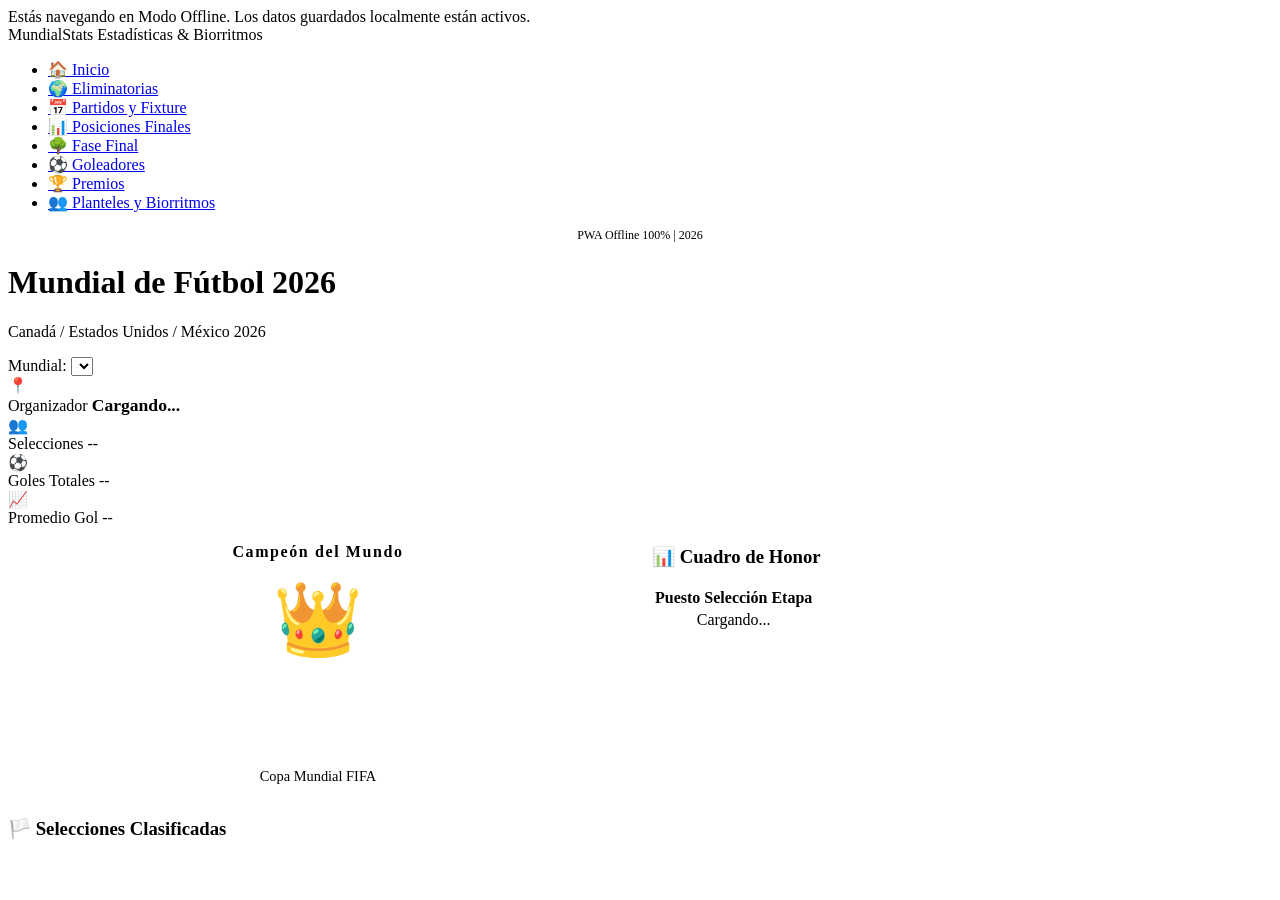
==== index.html @ fffea4ab "Add files via upload" ====
<!DOCTYPE html>
<html lang="es">
<head>
  <meta charset="utf-8">
  <meta name="viewport" content="width=device-width, initial-scale=1.0">
  <title>Mundial de Fútbol - Estadísticas y Biorritmos</title>
  <meta name="description" content="Información sobre la Copa del Mundo con campeones, resultados de los partidos, grupos, estadísticas, tabla de posiciones, goleadores y análisis de biorritmo de jugadores.">
  <meta name="keywords" content="mundial, futbol, copa del mundo, resultados, posiciones, goleadores, biorritmo, estadisticas, conmebol, fifa, pwa">
  
  <link rel="stylesheet" href="css/style.css">
  <link rel="manifest" href="manifest.json">
  <link rel="icon" href="data:image/svg+xml,<svg xmlns=%22http://www.w3.org/2000/svg%22 viewBox=%220 0 100 100%22><text y=%22.9em%22 font-size=%2290%22>🏆</text></svg>">
  <meta name="theme-color" content="#0b0f19">
</head>
<body>

  <!-- Banner Offline -->
  <div id="offlineBanner" class="offline-banner">
    Estás navegando en Modo Offline. Los datos guardados localmente están activos.
  </div>

  <div class="app-container">
    <!-- Sidebar Navigation -->
    <aside class="app-sidebar">
      <div class="logo-container">
        <span class="logo-title">MundialStats</span>
        <span class="logo-sub">Estadísticas & Biorritmos</span>
      </div>
      <nav>
        <ul class="sidebar-menu">
          <li class="active"><a href="index.html"><span>🏠</span> Inicio</a></li>
          <li><a href="eliminatorias.html"><span>🌍</span> Eliminatorias</a></li>
          <li><a href="resultadosyestadistica.html"><span>📅</span> Partidos y Fixture</a></li>
          <li><a href="posicionesfinalesotabla.html"><span>📊</span> Posiciones Finales</a></li>
          <li><a href="fasefinalllavesresultadosygoles.html"><span>🌳</span> Fase Final</a></li>
          <li><a href="goleadores.html"><span>⚽</span> Goleadores</a></li>
          <li><a href="premios.html"><span>🏆</span> Premios</a></li>
          <li><a href="planteles_argentina.html"><span>👥</span> Planteles y Biorritmos</a></li>
        </ul>
      </nav>
      <div style="margin-top: auto; font-size: 0.75rem; color: var(--text-dark); text-align: center;">
        PWA Offline 100% | 2026
      </div>
    </aside>

    <!-- Main Content Area -->
    <main class="main-wrapper">
      <header class="top-header">
        <div class="title-section">
          <h1 id="wcTitle">Mundial de Fútbol 2026</h1>
          <p id="wcSubtitle">Canadá / Estados Unidos / México 2026</p>
        </div>
        
        <!-- Year Selector -->
        <div class="wc-selector-container">
          <span class="wc-selector-label">Mundial:</span>
          <select id="wcYearSelect" class="wc-select">
            <!-- Dynamically populated -->
          </select>
        </div>
      </header>

      <!-- Dashboard Widgets -->
      <section class="dashboard-grid">
        <div class="stat-card">
          <div class="stat-icon">📍</div>
          <div class="stat-info">
            <span class="stat-label">Organizador</span>
            <span class="stat-value" id="statHost" style="font-size: 1.1rem; font-weight: 700; margin-top: 0.25rem;">Cargando...</span>
          </div>
        </div>
        <div class="stat-card">
          <div class="stat-icon">👥</div>
          <div class="stat-info">
            <span class="stat-label">Selecciones</span>
            <span class="stat-value" id="statTeams">--</span>
          </div>
        </div>
        <div class="stat-card">
          <div class="stat-icon">⚽</div>
          <div class="stat-info">
            <span class="stat-label">Goles Totales</span>
            <span class="stat-value" id="statGoals">--</span>
          </div>
        </div>
        <div class="stat-card">
          <div class="stat-icon">📈</div>
          <div class="stat-info">
            <span class="stat-label">Promedio Gol</span>
            <span class="stat-value" id="statAverage">--</span>
          </div>
        </div>
      </section>

      <!-- Champion and General Info -->
      <section style="display: grid; grid-template-columns: 1fr 1fr; gap: 1.5rem; flex-wrap: wrap;" class="responsive-double-col">
        <div class="glass-card" style="display: flex; flex-direction: column; justify-content: center; align-items: center; min-height: 250px; text-align: center;">
          <h3 class="stat-label" style="font-size: 1rem; color: var(--accent); margin-bottom: 1rem; letter-spacing: 0.1em;">Campeón del Mundo</h3>
          <div id="champFlag" style="font-size: 4.5rem; margin-bottom: 0.5rem;">👑</div>
          <h2 id="champName" style="font-size: 2rem; font-family: var(--font-title); color: #fff;">Pendiente</h2>
          <p id="champSub" style="color: var(--text-muted); font-size: 0.9rem; margin-top: 0.5rem;">Copa Mundial FIFA</p>
        </div>

        <div class="glass-card">
          <div class="glass-card-header">
            <h3 class="glass-card-title"><span>📊</span> Cuadro de Honor</h3>
          </div>
          <div class="table-container">
            <table class="premium-table">
              <thead>
                <tr>
                  <th>Puesto</th>
                  <th>Selección</th>
                  <th>Etapa</th>
                </tr>
              </thead>
              <tbody id="honorRollBody">
                <!-- Dynamically filled -->
                <tr><td colspan="3" style="text-align: center; color: var(--text-muted);">Cargando...</td></tr>
              </tbody>
            </table>
          </div>
        </div>
      </section>

      <!-- Participating Teams List -->
      <section class="glass-card">
        <div class="glass-card-header">
          <h3 class="glass-card-title"><span>🏳️</span> Selecciones Clasificadas</h3>
        </div>
        <div id="teamsClassifiedList" style="display: grid; grid-template-columns: repeat(auto-fill, minmax(160px, 1fr)); gap: 1rem;">
          <!-- Loaded dynamically -->
        </div>
      </section>

    </main>
  </div>

  <!-- App Logic Connection -->
  <script src="js/app.js"></script>
  <script>
    // Page Rendering Logic
    async function renderPage(year) {
      const data = await loadWorldCupData(year);
      if (!data) {
        document.getElementById('statHost').innerText = "Sin conexión / Sin datos";
        return;
      }
      
      // Update Title / Subtitle
      document.getElementById('wcTitle').innerText = data.name;
      
      // Compute general statistics
      const matches = data.matches || [];
      const playedMatches = matches.filter(m => m.score && m.score.ft);
      const totalMatches = matches.length;
      
      let totalGoals = 0;
      playedMatches.forEach(m => {
        totalGoals += (m.score.ft[0] + m.score.ft[1]);
      });
      
      const avgGoals = playedMatches.length > 0 ? (totalGoals / playedMatches.length).toFixed(2) : "0.00";
      
      // Extract unique teams
      const teamList = new Set();
      matches.forEach(m => {
        if (m.team1 && !m.team1.match(/^[0-9]/) && !m.team1.startsWith("W")) teamList.add(m.team1);
        if (m.team2 && !m.team2.match(/^[0-9]/) && !m.team2.startsWith("W")) teamList.add(m.team2);
      });
      
      // Organizer and Details Map (Mock details for old years if not in JSON)
      const hostMap = {
        '2026': 'Canadá / EE.UU. / México',
        '2022': 'Catar',
        '2018': 'Rusia',
        '2014': 'Brasil',
        '2010': 'Sudáfrica',
        '2006': 'Alemania',
        '2002': 'Corea / Japón',
        '1998': 'Francia',
        '1994': 'Estados Unidos',
        '1990': 'Italia',
        '1986': 'México',
        '1982': 'España',
        '1978': 'Argentina',
        '1974': 'Alemania Occidental',
        '1970': 'México',
        '1966': 'Inglaterra',
        '1962': 'Chile',
        '1958': 'Suecia',
        '1954': 'Suiza',
        '1950': 'Brasil',
        '1938': 'Francia',
        '1934': 'Italia',
        '1930': 'Uruguay'
      };
      
      const host = hostMap[year] || "Varios";
      document.getElementById('statHost').innerText = host;
      document.getElementById('statTeams').innerText = teamList.size || "--";
      document.getElementById('statGoals').innerText = playedMatches.length > 0 ? totalGoals : "0";
      document.getElementById('statAverage').innerText = avgGoals;
      
      // Update Champion Info
      let championName = "Por determinar";
      let championFlag = "🏆";
      
      // Find final match
      const finalMatch = matches.find(m => m.round === "Final" || m.round === "Playoff for 1st Place" || m.round === "Final Tournament");
      if (finalMatch && finalMatch.score && finalMatch.score.ft) {
        const s1 = finalMatch.score.ft[0];
        const s2 = finalMatch.score.ft[1];
        
        if (s1 > s2) {
          championName = finalMatch.team1;
        } else if (s2 > s1) {
          championName = finalMatch.team2;
        } else if (finalMatch.score.p) { // penalty shootout
          championName = finalMatch.score.p[0] > finalMatch.score.p[1] ? finalMatch.team1 : finalMatch.team2;
        }
        championFlag = getFlag(championName);
      } else if (year === '2026') {
        championName = "Por disputarse";
        championFlag = "⚽";
      } else {
        // Historical fallbacks if finals not explicitly resolved
        const champions = {
          '2022': 'Argentina', '2018': 'France', '2014': 'Germany', '2010': 'Spain',
          '2006': 'Italy', '2002': 'Brazil', '1998': 'France', '1994': 'Brazil',
          '1990': 'Germany', '1986': 'Argentina', '1982': 'Italy', '1978': 'Argentina',
          '1974': 'Germany', '1970': 'Brazil', '1966': 'England', '1962': 'Brazil',
          '1958': 'Brazil', '1954': 'Germany', '1950': 'Uruguay', '1938': 'Italy',
          '1934': 'Italy', '1930': 'Uruguay'
        };
        championName = champions[year] || "Desconocido";
        championFlag = getFlag(championName);
      }
      
      document.getElementById('champName').innerText = championName;
      document.getElementById('champFlag').innerText = championFlag;
      
      // Honor Roll Top 4
      const overall = calculateOverallStandings(matches);
      const honorRollBody = document.getElementById('honorRollBody');
      
      if (overall.length > 0 || year !== '2026') {
        const top4Names = getTop4FromTournament(matches, year);
        let honorHTML = "";
        const positions = ["1º Campeón", "2º Subcampeón", "3º Tercer Puesto", "4º Cuarto Puesto"];
        
        top4Names.forEach((name, idx) => {
          const stats = overall.find(t => t.name === name) || { pts: 0, pj: 0 };
          const ptsText = name === "Por determinar" || name === "Por disputarse" ? "--" : `${stats.pts} pts (${stats.pj} PJ)`;
          
          honorHTML += `
            <tr>
              <td style="font-weight:700; color:var(--accent);">${positions[idx]}</td>
              <td><span class="team-cell"><span class="team-flag">${getFlag(name)}</span> ${name}</span></td>
              <td>${ptsText}</td>
            </tr>
          `;
        });
        honorRollBody.innerHTML = honorHTML;
      } else {
        honorRollBody.innerHTML = `<tr><td colspan="3" style="text-align: center; color: var(--text-muted);">Sin datos disponibles de posiciones.</td></tr>`;
      }
      
      // Teams List
      const teamsListContainer = document.getElementById('teamsClassifiedList');
      if (teamList.size > 0) {
        teamsListContainer.innerHTML = Array.from(teamList).sort().map(team => `
          <a href="planteles_argentina.html?team=${encodeURIComponent(team)}" class="stat-card" style="padding:0.75rem 1rem; gap:0.5rem; justify-content:center;">
            <span style="font-size:1.5rem;">${getFlag(team)}</span>
            <span style="font-size:0.85rem; font-weight:600; text-align:center;">${team}</span>
          </a>
        `).join('');
      } else {
        teamsListContainer.innerHTML = `<p style="grid-column: 1/-1; text-align:center; color:var(--text-muted);">No se encontraron equipos cargados.</p>`;
      }
    }

    // Init
    setupYearSelector(renderPage);
    renderPage(state.currentYear);

    // Register Service Worker
    if ('serviceWorker' in navigator) {
      window.addEventListener('load', () => {
        navigator.serviceWorker.register('sw.js')
          .then(reg => console.log('Service Worker registrado con éxito:', reg.scope))
          .catch(err => console.error('Fallo al registrar el Service Worker:', err));
      });
    }
  </script>
</body>
</html>
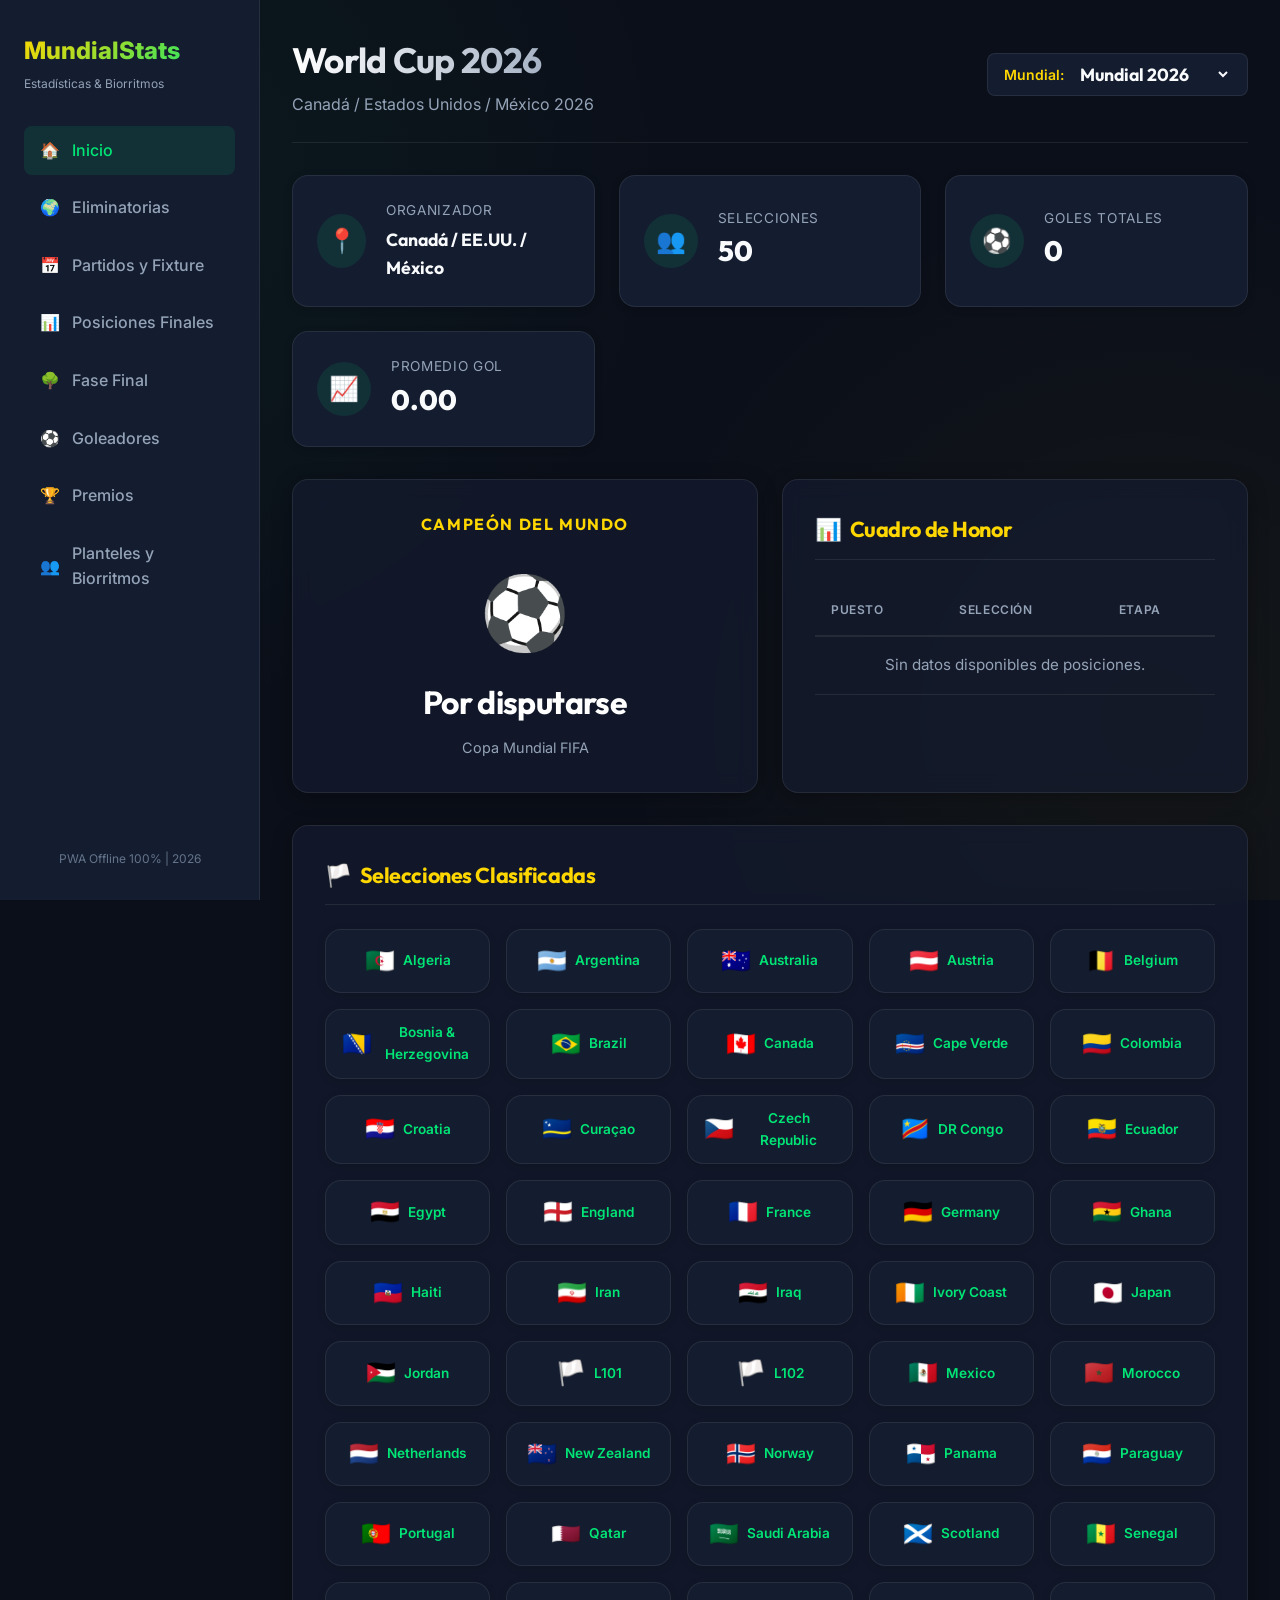
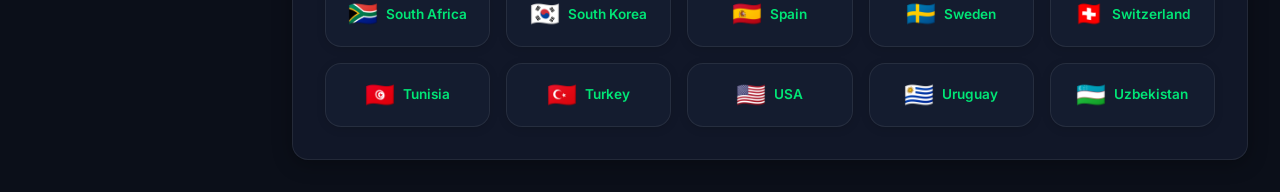
==== commit dfd6e4cc: "correccion de nombres de jugadores" ====
--- a/index.html
+++ b/index.html
@@ -137,6 +137,7 @@
   </div>
 
   <!-- App Logic Connection -->
+  <script src="js/real_rosters.js"></script>
   <script src="js/app.js"></script>
   <script>
     // Page Rendering Logic
--- a/css/style.css
+++ b/css/style.css
@@ -0,0 +1,1086 @@
+/* Modern Premium Design System for World Cup PWA */
+@import url('https://fonts.googleapis.com/css2?family=Inter:wght@300;400;500;600;700&family=Outfit:wght@400;500;600;700;800&display=swap');
+
+:root {
+  --font-title: 'Outfit', -apple-system, BlinkMacSystemFont, "Segoe UI", Roboto, sans-serif;
+  --font-body: 'Inter', -apple-system, BlinkMacSystemFont, "Segoe UI", Roboto, sans-serif;
+  
+  /* Color Palette (Sleek Dark / Golden Acent) */
+  --bg-primary: #0b0f19;
+  --bg-secondary: #141c2f;
+  --bg-glass: rgba(20, 28, 47, 0.7);
+  --border-color: rgba(255, 255, 255, 0.08);
+  
+  --primary: #00e676; /* Vibrant Green field */
+  --primary-hover: #00b359;
+  --accent: #ffd700; /* Golden Cup */
+  --accent-rgb: 255, 215, 0;
+  
+  --text-main: #f8fafc;
+  --text-muted: #94a3b8;
+  --text-dark: #64748b;
+  
+  /* Biorhythm Colors */
+  --physical: #ef4444; /* Red */
+  --emotional: #3b82f6; /* Blue */
+  --intellectual: #eab308; /* Yellow */
+  
+  --shadow-sm: 0 2px 8px rgba(0, 0, 0, 0.15);
+  --shadow-md: 0 4px 20px rgba(0, 0, 0, 0.3);
+  --shadow-lg: 0 10px 30px rgba(0, 0, 0, 0.5);
+  --radius-sm: 8px;
+  --radius-md: 16px;
+  --radius-lg: 24px;
+  --transition: all 0.3s cubic-bezier(0.4, 0, 0.2, 1);
+}
+
+/* Base Styles */
+* {
+  box-sizing: border-box;
+  margin: 0;
+  padding: 0;
+}
+
+body {
+  background-color: var(--bg-primary);
+  color: var(--text-main);
+  font-family: var(--font-body);
+  line-height: 1.6;
+  min-height: 100vh;
+  background-image: 
+    radial-gradient(circle at 10% 20%, rgba(0, 230, 118, 0.05) 0%, transparent 40%),
+    radial-gradient(circle at 90% 80%, rgba(255, 215, 0, 0.04) 0%, transparent 40%);
+  background-attachment: fixed;
+}
+
+h1, h2, h3, h4, h5, h6 {
+  font-family: var(--font-title);
+  font-weight: 700;
+  letter-spacing: -0.02em;
+}
+
+a {
+  color: var(--primary);
+  text-decoration: none;
+  transition: var(--transition);
+}
+
+a:hover {
+  color: var(--text-main);
+}
+
+/* Premium Layout Grid */
+.app-container {
+  display: grid;
+  grid-template-columns: 260px 1fr;
+  min-height: 100vh;
+}
+
+@media (max-width: 1024px) {
+  .app-container {
+    grid-template-columns: 1fr;
+  }
+}
+
+/* Sidebar / Navigation */
+.app-sidebar {
+  background-color: var(--bg-secondary);
+  border-right: 1px solid var(--border-color);
+  padding: 2rem 1.5rem;
+  display: flex;
+  flex-direction: column;
+  gap: 2rem;
+  height: 100vh;
+  position: sticky;
+  top: 0;
+  z-index: 100;
+  overflow-y: auto;
+}
+
+@media (max-width: 1024px) {
+  .app-sidebar {
+    height: auto;
+    position: relative;
+    padding: 1rem 1.5rem;
+  }
+}
+
+.logo-container {
+  display: flex;
+  flex-direction: column;
+  gap: 0.25rem;
+}
+
+.logo-title {
+  font-size: 1.5rem;
+  font-weight: 800;
+  background: linear-gradient(135deg, var(--accent), var(--primary));
+  -webkit-background-clip: text;
+  -webkit-text-fill-color: transparent;
+}
+
+.logo-sub {
+  font-size: 0.75rem;
+  color: var(--text-muted);
+}
+
+.sidebar-menu {
+  list-style: none;
+  display: flex;
+  flex-direction: column;
+  gap: 0.5rem;
+}
+
+.sidebar-menu li a {
+  display: flex;
+  align-items: center;
+  gap: 0.75rem;
+  padding: 0.75rem 1rem;
+  border-radius: var(--radius-sm);
+  color: var(--text-muted);
+  font-weight: 500;
+  transition: var(--transition);
+}
+
+.sidebar-menu li a:hover,
+.sidebar-menu li.active a {
+  background-color: rgba(0, 230, 118, 0.1);
+  color: var(--primary);
+}
+
+/* Main Content Area */
+.main-wrapper {
+  padding: 2rem;
+  max-width: 1400px;
+  width: 100%;
+  margin: 0 auto;
+  display: flex;
+  flex-direction: column;
+  gap: 2rem;
+}
+
+@media (max-width: 640px) {
+  .main-wrapper {
+    padding: 1rem;
+  }
+}
+
+/* Header & Controls */
+.top-header {
+  display: flex;
+  justify-content: space-between;
+  align-items: center;
+  flex-wrap: wrap;
+  gap: 1rem;
+  padding-bottom: 1.5rem;
+  border-bottom: 1px solid var(--border-color);
+}
+
+.title-section h1 {
+  font-size: 2.2rem;
+  margin-bottom: 0.25rem;
+  background: linear-gradient(to right, #ffffff, #94a3b8);
+  -webkit-background-clip: text;
+  -webkit-text-fill-color: transparent;
+}
+
+.title-section p {
+  color: var(--text-muted);
+  font-size: 1rem;
+}
+
+/* Year Selector Control */
+.wc-selector-container {
+  display: flex;
+  align-items: center;
+  gap: 0.75rem;
+  background: var(--bg-secondary);
+  padding: 0.5rem 1rem;
+  border-radius: var(--radius-sm);
+  border: 1px solid var(--border-color);
+}
+
+.wc-selector-label {
+  font-weight: 600;
+  font-size: 0.875rem;
+  color: var(--accent);
+}
+
+.wc-select {
+  background: transparent;
+  border: none;
+  color: var(--text-main);
+  font-family: var(--font-title);
+  font-size: 1.1rem;
+  font-weight: 700;
+  cursor: pointer;
+  outline: none;
+  padding-right: 1.5rem;
+  position: relative;
+}
+
+.wc-select option {
+  background-color: var(--bg-secondary);
+  color: var(--text-main);
+  font-weight: normal;
+}
+
+/* Premium Dashboard Widgets */
+.dashboard-grid {
+  display: grid;
+  grid-template-columns: repeat(auto-fit, minmax(280px, 1fr));
+  gap: 1.5rem;
+}
+
+.stat-card {
+  background: var(--bg-secondary);
+  border: 1px solid var(--border-color);
+  border-radius: var(--radius-md);
+  padding: 1.5rem;
+  display: flex;
+  align-items: center;
+  gap: 1.25rem;
+  box-shadow: var(--shadow-sm);
+  transition: var(--transition);
+}
+
+.stat-card:hover {
+  transform: translateY(-4px);
+  border-color: rgba(0, 230, 118, 0.3);
+  box-shadow: var(--shadow-md);
+}
+
+.stat-icon {
+  width: 54px;
+  height: 54px;
+  border-radius: 50%;
+  background: rgba(0, 230, 118, 0.1);
+  display: flex;
+  align-items: center;
+  justify-content: center;
+  font-size: 1.5rem;
+  color: var(--primary);
+}
+
+.stat-info {
+  display: flex;
+  flex-direction: column;
+}
+
+.stat-label {
+  font-size: 0.85rem;
+  color: var(--text-muted);
+  text-transform: uppercase;
+  letter-spacing: 0.05em;
+}
+
+.stat-value {
+  font-size: 1.75rem;
+  font-weight: 800;
+  color: var(--text-main);
+  font-family: var(--font-title);
+}
+
+/* Glass Card */
+.glass-card {
+  background: var(--bg-glass);
+  backdrop-filter: blur(10px);
+  -webkit-backdrop-filter: blur(10px);
+  border: 1px solid var(--border-color);
+  border-radius: var(--radius-md);
+  padding: 2rem;
+  box-shadow: var(--shadow-md);
+}
+
+.glass-card-header {
+  display: flex;
+  justify-content: space-between;
+  align-items: center;
+  margin-bottom: 1.5rem;
+  padding-bottom: 0.75rem;
+  border-bottom: 1px solid var(--border-color);
+}
+
+.glass-card-title {
+  font-size: 1.35rem;
+  color: var(--accent);
+  display: flex;
+  align-items: center;
+  gap: 0.5rem;
+}
+
+/* Responsive Premium Table */
+.table-container {
+  overflow-x: auto;
+  width: 100%;
+}
+
+.premium-table {
+  width: 100%;
+  border-collapse: collapse;
+  text-align: left;
+  font-size: 0.95rem;
+}
+
+.premium-table th {
+  padding: 1rem;
+  color: var(--text-muted);
+  font-weight: 600;
+  text-transform: uppercase;
+  font-size: 0.75rem;
+  letter-spacing: 0.05em;
+  border-bottom: 2px solid var(--border-color);
+}
+
+.premium-table td {
+  padding: 1rem;
+  border-bottom: 1px solid var(--border-color);
+  color: var(--text-main);
+  transition: var(--transition);
+}
+
+.premium-table tr:hover td {
+  background-color: rgba(255, 255, 255, 0.02);
+}
+
+.team-cell {
+  display: flex;
+  align-items: center;
+  gap: 0.75rem;
+  font-weight: 600;
+}
+
+.team-flag {
+  font-size: 1.5rem;
+  display: inline-block;
+  vertical-align: middle;
+}
+
+/* Playoff Bracket Tree Styling */
+.bracket-wrapper {
+  overflow-x: auto;
+  padding: 2rem 0;
+}
+
+.bracket-container {
+  display: flex;
+  gap: 3rem;
+  min-width: 1000px;
+  justify-content: space-between;
+}
+
+.bracket-column {
+  display: flex;
+  flex-direction: column;
+  justify-content: space-around;
+  flex: 1;
+}
+
+.bracket-round-title {
+  text-align: center;
+  color: var(--accent);
+  font-size: 0.9rem;
+  font-weight: 700;
+  text-transform: uppercase;
+  margin-bottom: 1rem;
+  letter-spacing: 0.05em;
+}
+
+.bracket-match {
+  background: var(--bg-secondary);
+  border: 1px solid var(--border-color);
+  border-radius: var(--radius-sm);
+  padding: 0.5rem;
+  display: flex;
+  flex-direction: column;
+  gap: 0.25rem;
+  width: 200px;
+  box-shadow: var(--shadow-sm);
+  position: relative;
+  transition: var(--transition);
+}
+
+.bracket-match:hover {
+  border-color: var(--primary);
+  box-shadow: var(--shadow-md);
+}
+
+.bracket-team {
+  display: flex;
+  justify-content: space-between;
+  align-items: center;
+  padding: 0.4rem 0.6rem;
+  border-radius: 4px;
+  font-size: 0.85rem;
+}
+
+.bracket-team.winner {
+  font-weight: 700;
+  color: var(--primary);
+  background-color: rgba(0, 230, 118, 0.05);
+}
+
+.bracket-team-name {
+  display: flex;
+  align-items: center;
+  gap: 0.4rem;
+  overflow: hidden;
+  text-overflow: ellipsis;
+  white-space: nowrap;
+}
+
+.bracket-score {
+  font-weight: 700;
+  font-family: var(--font-title);
+}
+
+/* Live Match Cards (Fixture) */
+.matches-grid {
+  display: grid;
+  grid-template-columns: repeat(auto-fill, minmax(360px, 1fr));
+  gap: 1.5rem;
+}
+
+@media (max-width: 640px) {
+  .matches-grid {
+    grid-template-columns: 1fr;
+  }
+}
+
+.match-card {
+  background: var(--bg-secondary);
+  border: 1px solid var(--border-color);
+  border-radius: var(--radius-md);
+  padding: 1.25rem;
+  display: flex;
+  flex-direction: column;
+  gap: 1rem;
+  box-shadow: var(--shadow-sm);
+  transition: var(--transition);
+}
+
+.match-card:hover {
+  border-color: rgba(0, 230, 118, 0.3);
+  box-shadow: var(--shadow-md);
+}
+
+.match-header {
+  display: flex;
+  justify-content: space-between;
+  font-size: 0.75rem;
+  color: var(--text-muted);
+  font-weight: 600;
+  text-transform: uppercase;
+  border-bottom: 1px solid var(--border-color);
+  padding-bottom: 0.5rem;
+}
+
+.match-venue {
+  color: var(--accent);
+}
+
+.match-teams {
+  display: flex;
+  flex-direction: column;
+  gap: 0.75rem;
+}
+
+.match-team-row {
+  display: flex;
+  justify-content: space-between;
+  align-items: center;
+}
+
+.match-team-info {
+  display: flex;
+  align-items: center;
+  gap: 0.75rem;
+  font-size: 1.05rem;
+  font-weight: 600;
+}
+
+.score-input, .score-display {
+  width: 50px;
+  height: 36px;
+  background: var(--bg-primary);
+  border: 1px solid var(--border-color);
+  border-radius: var(--radius-sm);
+  color: var(--text-main);
+  text-align: center;
+  font-size: 1.1rem;
+  font-weight: 700;
+  font-family: var(--font-title);
+  outline: none;
+  transition: var(--transition);
+}
+
+.score-input:focus {
+  border-color: var(--primary);
+  box-shadow: 0 0 0 2px rgba(0, 230, 118, 0.2);
+}
+
+.score-display {
+  display: flex;
+  align-items: center;
+  justify-content: center;
+}
+
+.match-footer {
+  display: flex;
+  justify-content: space-between;
+  align-items: center;
+  font-size: 0.8rem;
+  color: var(--text-muted);
+  border-top: 1px solid var(--border-color);
+  padding-top: 0.75rem;
+  margin-top: 0.25rem;
+}
+
+/* Premium Buttons & Form Elements */
+.btn {
+  display: inline-flex;
+  align-items: center;
+  justify-content: center;
+  gap: 0.5rem;
+  padding: 0.6rem 1.2rem;
+  border-radius: var(--radius-sm);
+  font-weight: 600;
+  font-size: 0.875rem;
+  cursor: pointer;
+  transition: var(--transition);
+  border: none;
+}
+
+.btn-primary {
+  background-color: var(--primary);
+  color: #000;
+}
+
+.btn-primary:hover {
+  background-color: var(--primary-hover);
+  transform: translateY(-1px);
+}
+
+.btn-accent {
+  background-color: rgba(255, 215, 0, 0.1);
+  border: 1px solid var(--accent);
+  color: var(--accent);
+}
+
+.btn-accent:hover {
+  background-color: var(--accent);
+  color: #000;
+  transform: translateY(-1px);
+}
+
+.btn-muted {
+  background-color: rgba(255, 255, 255, 0.05);
+  border: 1px solid var(--border-color);
+  color: var(--text-muted);
+}
+
+.btn-muted:hover {
+  background-color: rgba(255, 255, 255, 0.1);
+  color: var(--text-main);
+}
+
+/* Live Toggle Controls */
+.toggle-panel {
+  display: flex;
+  gap: 1rem;
+  background-color: var(--bg-secondary);
+  padding: 1rem;
+  border-radius: var(--radius-md);
+  border: 1px solid var(--border-color);
+  flex-wrap: wrap;
+  align-items: center;
+}
+
+.toggle-label {
+  font-weight: 600;
+  font-size: 0.9rem;
+  color: var(--text-muted);
+}
+
+.option-group {
+  display: flex;
+  background: var(--bg-primary);
+  border-radius: var(--radius-sm);
+  padding: 0.25rem;
+  border: 1px solid var(--border-color);
+}
+
+.option-btn {
+  padding: 0.4rem 1rem;
+  border-radius: var(--radius-sm);
+  background: transparent;
+  border: none;
+  color: var(--text-muted);
+  font-weight: 600;
+  font-size: 0.8rem;
+  cursor: pointer;
+  transition: var(--transition);
+}
+
+.option-btn.active {
+  background-color: var(--bg-secondary);
+  color: var(--accent);
+  box-shadow: var(--shadow-sm);
+}
+
+/* Biorhythm Visualizer Component */
+.biorhythm-container {
+  display: grid;
+  grid-template-columns: 350px 1fr;
+  gap: 2rem;
+}
+
+@media (max-width: 900px) {
+  .biorhythm-container {
+    grid-template-columns: 1fr;
+  }
+}
+
+.selection-pane {
+  background: var(--bg-secondary);
+  border: 1px solid var(--border-color);
+  border-radius: var(--radius-md);
+  padding: 1.5rem;
+  display: flex;
+  flex-direction: column;
+  gap: 1.25rem;
+}
+
+.form-group {
+  display: flex;
+  flex-direction: column;
+  gap: 0.5rem;
+}
+
+.form-group label {
+  font-size: 0.85rem;
+  color: var(--text-muted);
+  font-weight: 600;
+}
+
+.form-control {
+  background: var(--bg-primary);
+  border: 1px solid var(--border-color);
+  border-radius: var(--radius-sm);
+  padding: 0.75rem;
+  color: var(--text-main);
+  outline: none;
+  font-family: var(--font-body);
+  transition: var(--transition);
+  width: 100%;
+}
+
+.form-control:focus {
+  border-color: var(--primary);
+}
+
+/* Roster / Player List & Biorhythm Graph */
+.player-list {
+  display: flex;
+  flex-direction: column;
+  gap: 0.75rem;
+  max-height: 500px;
+  overflow-y: auto;
+  padding-right: 0.5rem;
+}
+
+.player-item-card {
+  background: var(--bg-primary);
+  border: 1px solid var(--border-color);
+  border-radius: var(--radius-sm);
+  padding: 1rem;
+  display: flex;
+  flex-direction: column;
+  gap: 0.75rem;
+  transition: var(--transition);
+}
+
+.player-item-card:hover {
+  border-color: rgba(255, 215, 0, 0.2);
+}
+
+.player-meta {
+  display: flex;
+  justify-content: space-between;
+  align-items: center;
+  font-weight: 600;
+}
+
+.player-name {
+  font-size: 1rem;
+}
+
+.player-age-club {
+  font-size: 0.75rem;
+  color: var(--text-muted);
+}
+
+/* Biorhythm Progress Bar Styles */
+.biorhythm-bars {
+  display: flex;
+  flex-direction: column;
+  gap: 0.5rem;
+}
+
+.bar-row {
+  display: grid;
+  grid-template-columns: 90px 1fr 45px;
+  align-items: center;
+  gap: 1rem;
+  font-size: 0.75rem;
+}
+
+.bar-label {
+  font-weight: 600;
+  text-transform: uppercase;
+}
+
+.bar-label.phys { color: var(--physical); }
+.bar-label.emot { color: var(--emotional); }
+.bar-label.intel { color: var(--intellectual); }
+
+.bar-track {
+  height: 8px;
+  background: rgba(255, 255, 255, 0.05);
+  border-radius: 4px;
+  overflow: hidden;
+  position: relative;
+}
+
+.bar-fill {
+  height: 100%;
+  border-radius: 4px;
+  transition: width 0.5s cubic-bezier(0.4, 0, 0.2, 1);
+}
+
+.bar-value {
+  text-align: right;
+  font-weight: 700;
+  font-family: var(--font-title);
+}
+
+/* Forecast Panel */
+.forecast-card {
+  background: linear-gradient(135deg, rgba(20, 28, 47, 0.9) 0%, rgba(11, 15, 25, 0.9) 100%);
+  border: 2px solid var(--accent);
+  border-radius: var(--radius-md);
+  padding: 2rem;
+  display: flex;
+  flex-direction: column;
+  align-items: center;
+  gap: 1.5rem;
+  text-align: center;
+  box-shadow: var(--shadow-lg);
+  margin-top: 1.5rem;
+}
+
+.forecast-title {
+  font-size: 1.5rem;
+  color: var(--accent);
+  text-transform: uppercase;
+  letter-spacing: 0.1em;
+}
+
+.forecast-vs {
+  display: flex;
+  align-items: center;
+  gap: 2rem;
+  margin: 1rem 0;
+  width: 100%;
+  justify-content: center;
+}
+
+.forecast-team-block {
+  flex: 1;
+  display: flex;
+  flex-direction: column;
+  align-items: center;
+  gap: 0.5rem;
+  max-width: 200px;
+}
+
+.forecast-flag {
+  font-size: 3rem;
+}
+
+.forecast-team-name {
+  font-size: 1.25rem;
+  font-weight: 700;
+  font-family: var(--font-title);
+}
+
+.forecast-index {
+  font-size: 1.75rem;
+  font-weight: 800;
+  color: var(--primary);
+  font-family: var(--font-title);
+}
+
+.forecast-vs-circle {
+  width: 48px;
+  height: 48px;
+  border-radius: 50%;
+  background: rgba(255, 255, 255, 0.05);
+  border: 1px solid var(--border-color);
+  display: flex;
+  align-items: center;
+  justify-content: center;
+  font-weight: 800;
+  color: var(--text-muted);
+}
+
+.forecast-verdict {
+  background: rgba(255, 215, 0, 0.05);
+  border: 1px solid rgba(255, 215, 0, 0.2);
+  padding: 1rem 1.5rem;
+  border-radius: var(--radius-sm);
+  font-weight: 600;
+  color: var(--text-main);
+  max-width: 600px;
+}
+
+/* Offline Banner */
+.offline-banner {
+  background-color: #f59e0b;
+  color: #000;
+  padding: 0.5rem 1rem;
+  text-align: center;
+  font-weight: 700;
+  font-size: 0.85rem;
+  position: sticky;
+  top: 0;
+  z-index: 1000;
+  display: none;
+}
+
+.offline-banner.active {
+  display: block;
+}
+
+/* Custom Scrollbar */
+::-webkit-scrollbar {
+  width: 6px;
+  height: 6px;
+}
+::-webkit-scrollbar-track {
+  background: var(--bg-primary);
+}
+::-webkit-scrollbar-thumb {
+  background: rgba(255, 255, 255, 0.1);
+  border-radius: 3px;
+}
+::-webkit-scrollbar-thumb:hover {
+  background: var(--primary);
+}
+
+/* ── Responsive Double Column ──────────────────────────────────────────────── */
+.responsive-double-col {
+  display: grid;
+  grid-template-columns: 1fr 1fr;
+  gap: 1.5rem;
+}
+@media (max-width: 768px) {
+  .responsive-double-col {
+    grid-template-columns: 1fr;
+  }
+}
+
+/* ── Group Tabs ────────────────────────────────────────────────────────────── */
+.group-tabs {
+  display: flex;
+  flex-wrap: wrap;
+  gap: 0.5rem;
+  margin-bottom: 1.5rem;
+}
+.group-tab {
+  padding: 0.4rem 0.85rem;
+  border-radius: var(--radius-sm);
+  background: var(--bg-primary);
+  border: 1px solid var(--border-color);
+  color: var(--text-muted);
+  font-weight: 600;
+  font-size: 0.8rem;
+  cursor: pointer;
+  transition: var(--transition);
+}
+.group-tab:hover { border-color: var(--primary); color: var(--primary); }
+.group-tab.active {
+  background: var(--primary);
+  color: #000;
+  border-color: var(--primary);
+}
+
+/* ── Biorhythm Bar (negative values render from right) ─────────────────────── */
+.bar-track-inner {
+  width: 100%;
+  height: 8px;
+  background: rgba(255,255,255,0.05);
+  border-radius: 4px;
+  position: relative;
+  overflow: hidden;
+}
+.bar-fill-neg {
+  height: 100%;
+  border-radius: 4px;
+  position: absolute;
+  right: 0;
+  transition: width 0.5s cubic-bezier(0.4, 0, 0.2, 1);
+}
+.bar-fill-pos {
+  height: 100%;
+  border-radius: 4px;
+  position: absolute;
+  left: 0;
+  transition: width 0.5s cubic-bezier(0.4, 0, 0.2, 1);
+}
+
+/* ── Next Match Countdown ──────────────────────────────────────────────────── */
+.next-match-banner {
+  background: linear-gradient(135deg, rgba(0,230,118,0.08), rgba(255,215,0,0.06));
+  border: 1px solid rgba(0,230,118,0.25);
+  border-radius: var(--radius-md);
+  padding: 1.5rem 2rem;
+  display: flex;
+  align-items: center;
+  justify-content: space-between;
+  gap: 1.5rem;
+  flex-wrap: wrap;
+}
+.next-match-label {
+  font-size: 0.75rem;
+  text-transform: uppercase;
+  letter-spacing: 0.1em;
+  color: var(--primary);
+  font-weight: 700;
+  margin-bottom: 0.35rem;
+}
+.next-match-teams {
+  font-size: 1.4rem;
+  font-weight: 800;
+  font-family: var(--font-title);
+}
+.next-match-meta {
+  font-size: 0.85rem;
+  color: var(--text-muted);
+  margin-top: 0.25rem;
+}
+.countdown-box {
+  display: flex;
+  gap: 1rem;
+}
+.countdown-unit {
+  text-align: center;
+  background: var(--bg-secondary);
+  border: 1px solid var(--border-color);
+  border-radius: var(--radius-sm);
+  padding: 0.5rem 0.75rem;
+  min-width: 60px;
+}
+.countdown-num {
+  font-size: 1.75rem;
+  font-weight: 800;
+  font-family: var(--font-title);
+  color: var(--accent);
+  display: block;
+  line-height: 1;
+}
+.countdown-lbl {
+  font-size: 0.65rem;
+  color: var(--text-muted);
+  text-transform: uppercase;
+  letter-spacing: 0.05em;
+  display: block;
+  margin-top: 0.2rem;
+}
+
+/* ── Teams Grid (index classified) ────────────────────────────────────────── */
+.teams-classified-grid {
+  display: grid;
+  grid-template-columns: repeat(auto-fill, minmax(150px, 1fr));
+  gap: 1rem;
+}
+.team-classified-card {
+  background: var(--bg-secondary);
+  border: 1px solid var(--border-color);
+  border-radius: var(--radius-sm);
+  padding: 0.85rem 1rem;
+  display: flex;
+  align-items: center;
+  gap: 0.65rem;
+  font-weight: 600;
+  font-size: 0.875rem;
+  transition: var(--transition);
+  text-decoration: none;
+  color: var(--text-main);
+}
+.team-classified-card:hover {
+  border-color: var(--primary);
+  background: rgba(0,230,118,0.05);
+  color: var(--primary);
+  transform: translateY(-2px);
+}
+.team-classified-card .flag {
+  font-size: 1.5rem;
+  flex-shrink: 0;
+}
+.team-classified-card .team-group-badge {
+  margin-left: auto;
+  font-size: 0.65rem;
+  font-weight: 700;
+  color: var(--accent);
+  background: rgba(255,215,0,0.08);
+  padding: 0.1rem 0.4rem;
+  border-radius: 4px;
+  border: 1px solid rgba(255,215,0,0.2);
+}
+
+/* ── Stadium Card ──────────────────────────────────────────────────────────── */
+.stadium-grid {
+  display: grid;
+  grid-template-columns: repeat(auto-fill, minmax(280px, 1fr));
+  gap: 1rem;
+}
+.stadium-card {
+  background: var(--bg-secondary);
+  border: 1px solid var(--border-color);
+  border-radius: var(--radius-sm);
+  padding: 1rem 1.25rem;
+  display: flex;
+  flex-direction: column;
+  gap: 0.35rem;
+}
+.stadium-name {
+  font-weight: 700;
+  font-size: 1rem;
+  color: var(--text-main);
+}
+.stadium-city {
+  font-size: 0.85rem;
+  color: var(--accent);
+  font-weight: 600;
+}
+.stadium-capacity {
+  font-size: 0.78rem;
+  color: var(--text-muted);
+}
+
+/* ── Confed Badge ──────────────────────────────────────────────────────────── */
+.confed-badge {
+  display: inline-block;
+  padding: 0.15rem 0.5rem;
+  border-radius: 4px;
+  font-size: 0.7rem;
+  font-weight: 700;
+  letter-spacing: 0.04em;
+}
+.confed-UEFA    { background: rgba(0,100,255,0.15); color:#4d9fff; border:1px solid rgba(0,100,255,0.3); }
+.confed-CONMEBOL{ background: rgba(0,200,83,0.12); color:#00e676; border:1px solid rgba(0,200,83,0.3); }
+.confed-CONCACAF{ background: rgba(255,82,82,0.12); color:#ff6b6b; border:1px solid rgba(255,82,82,0.3); }
+.confed-CAF     { background: rgba(255,193,7,0.12); color:#ffd700; border:1px solid rgba(255,193,7,0.3); }
+.confed-AFC     { background: rgba(233,30,99,0.12); color:#f48fb1; border:1px solid rgba(233,30,99,0.3); }
+.confed-OFC     { background: rgba(103,58,183,0.12); color:#b39ddb; border:1px solid rgba(103,58,183,0.3); }
